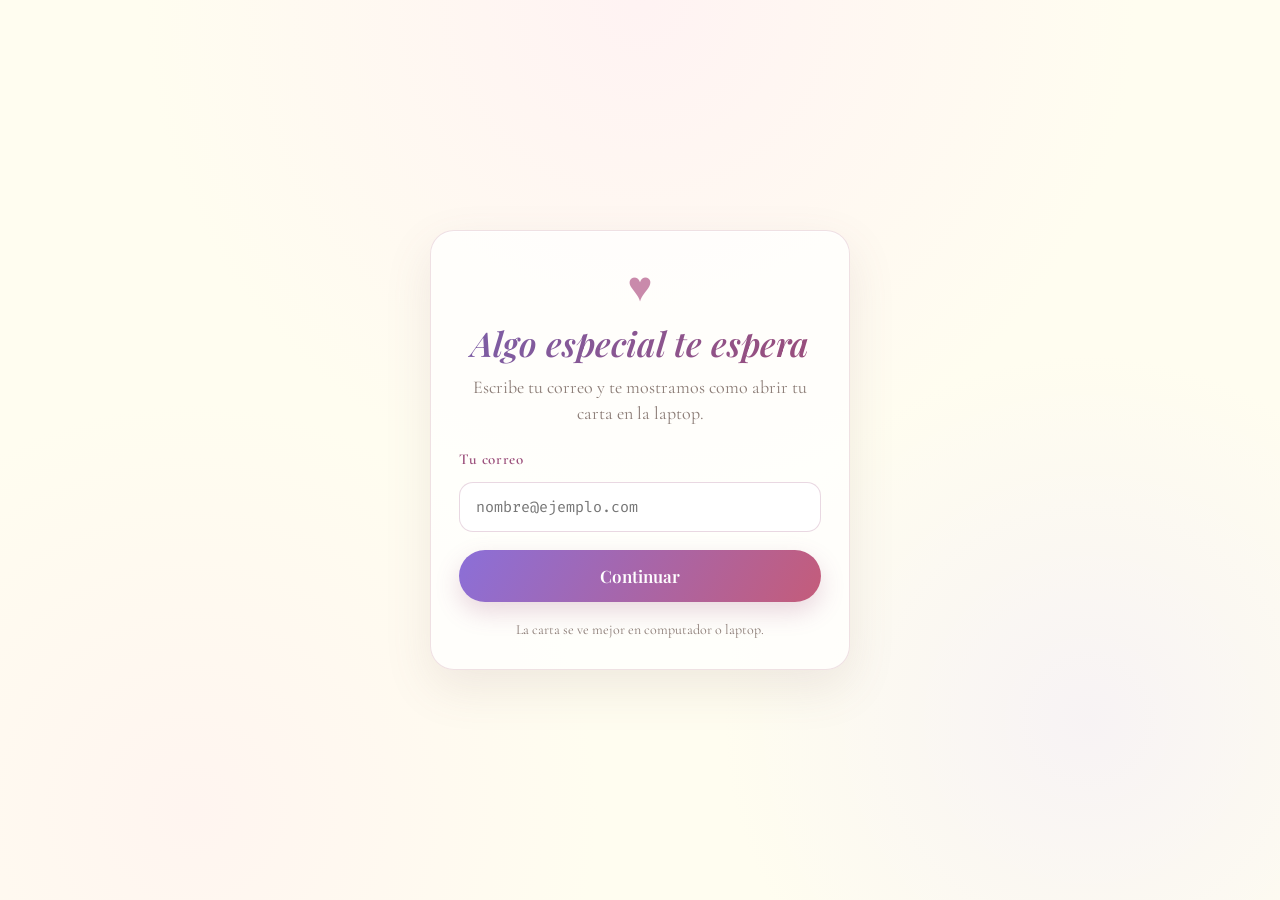
==== acceso.html @ 3c9fd09b "Dejar de usar correo roto; copiar enlace y WhatsApp Co-authored-by: Cursor <cursoragent@cursor.com>" ====
<!DOCTYPE html>
<html lang="es">
<head>
<meta charset="utf-8" />
<meta name="viewport" content="width=device-width, initial-scale=1.0" />
<meta name="description" content="Tu carta te espera" />
<meta name="theme-color" content="#fffdf0" />
<meta name="robots" content="noindex, nofollow" />
<title>El Codigo del amor</title>
<link rel="preconnect" href="https://fonts.googleapis.com" />
<link rel="preconnect" href="https://fonts.gstatic.com" crossorigin />
<link href="https://fonts.googleapis.com/css2?family=Cormorant+Garamond:ital,wght@0,400;0,600;1,400&family=Fira+Code:wght@400;500&family=Playfair+Display:ital,wght@0,500;0,600;1,500&display=swap" rel="stylesheet" />
<link href="css/gate.css" type="text/css" rel="stylesheet" />
</head>
<body class="gate-page">

<main class="gate-card">
	<span class="gate-card__heart" aria-hidden="true">♥</span>
	<h1 class="gate-card__title">Algo especial te espera</h1>
	<p class="gate-card__lead">Escribe tu correo y te mostramos como abrir tu carta en la laptop.</p>

	<form id="accesoForm" class="gate-form" action="enviado.html" method="GET">
		<label for="email">Tu correo</label>
		<input
			type="email"
			id="email"
			name="email"
			placeholder="nombre@ejemplo.com"
			autocomplete="email"
			inputmode="email"
			required
		/>

		<button type="submit">Continuar</button>
	</form>

	<p class="gate-card__note">La carta se ve mejor en computador o laptop.</p>
</main>

</body>
</html>
---- css/gate.css ----
:root {
	--cream: #fffdf0;
	--text: #3f3f3f;
	--muted: #8a7b75;
	--accent: #9a4d7a;
	--lila: #7b5ea7;
	--card-bg: rgba(255, 255, 255, 0.72);
	--card-border: rgba(180, 120, 140, 0.22);
}

* {
	box-sizing: border-box;
}

body.gate-page {
	margin: 0;
	min-height: 100vh;
	display: flex;
	align-items: center;
	justify-content: center;
	padding: 24px 16px;
	font-family: "Cormorant Garamond", Georgia, serif;
	color: var(--text);
	background:
		radial-gradient(circle at 50% 0%, rgba(255, 236, 245, 0.6) 0%, transparent 45%),
		radial-gradient(circle at 15% 90%, rgba(255, 230, 240, 0.35) 0%, transparent 30%),
		radial-gradient(circle at 85% 80%, rgba(230, 220, 255, 0.3) 0%, transparent 28%),
		var(--cream);
}

.gate-card {
	width: min(100%, 420px);
	padding: 36px 28px 30px;
	border-radius: 24px;
	background: var(--card-bg);
	border: 1px solid var(--card-border);
	box-shadow:
		0 18px 48px rgba(120, 90, 100, 0.12),
		inset 0 1px 0 rgba(255, 255, 255, 0.9);
	text-align: center;
	animation: gateFade 0.9s ease both;
}

.gate-card__heart {
	display: block;
	margin: 0 auto 14px;
	font-size: 42px;
	line-height: 1;
	color: #c98aab;
	animation: gateHeart 2.6s ease-in-out infinite;
}

.gate-card__title {
	margin: 0 0 10px;
	font-family: "Playfair Display", Georgia, serif;
	font-size: clamp(28px, 6vw, 34px);
	font-weight: 600;
	font-style: italic;
	line-height: 1.2;
	background: linear-gradient(120deg, var(--lila) 0%, var(--accent) 100%);
	-webkit-background-clip: text;
	background-clip: text;
	color: transparent;
}

.gate-card__lead {
	margin: 0 0 24px;
	font-size: 18px;
	line-height: 1.45;
	color: var(--muted);
}

.gate-form {
	display: flex;
	flex-direction: column;
	gap: 14px;
	text-align: left;
}

.gate-form label {
	font-size: 15px;
	font-weight: 600;
	color: var(--accent);
	letter-spacing: 0.04em;
}

.gate-form input[type="email"] {
	width: 100%;
	padding: 14px 16px;
	border: 1px solid rgba(154, 77, 122, 0.22);
	border-radius: 14px;
	background: rgba(255, 255, 255, 0.92);
	font-family: "Fira Code", Consolas, monospace;
	font-size: 15px;
	color: var(--text);
	outline: none;
	transition: border-color 0.2s ease, box-shadow 0.2s ease;
}

.gate-form input[type="email"]:focus {
	border-color: rgba(123, 94, 167, 0.55);
	box-shadow: 0 0 0 3px rgba(123, 94, 167, 0.12);
}

.gate-form button {
	margin-top: 4px;
	padding: 15px 18px;
	border: none;
	border-radius: 999px;
	background: linear-gradient(120deg, #8b6fd8 0%, #c45c7a 100%);
	color: #fff;
	font-family: "Playfair Display", Georgia, serif;
	font-size: 17px;
	font-weight: 600;
	cursor: pointer;
	transition: transform 0.15s ease, box-shadow 0.15s ease;
	box-shadow: 0 10px 24px rgba(154, 77, 122, 0.22);
}

.gate-form button:hover {
	transform: translateY(-1px);
	box-shadow: 0 14px 28px rgba(154, 77, 122, 0.28);
}

.gate-form button:active {
	transform: translateY(0);
}

.gate-card__note {
	margin: 18px 0 0;
	font-size: 14px;
	line-height: 1.4;
	color: var(--muted);
}

.gate-status {
	margin: 14px 0 0;
	font-size: 16px;
	line-height: 1.45;
	min-height: 1.4em;
}

.gate-status--ok {
	color: #3d8f8f;
	font-weight: 600;
}

.gate-status--error {
	color: #b45a84;
	font-weight: 600;
}

.gate-form button:disabled {
	opacity: 0.7;
	cursor: wait;
	transform: none;
}

.gate-card__note--url {
	word-break: break-all;
	font-family: "Fira Code", Consolas, monospace;
	font-size: 12px;
	opacity: 0.85;
}

.gate-card--success .gate-card__lead {
	margin-bottom: 18px;
}

.gate-link-btn {
	display: inline-block;
	margin-top: 8px;
	padding: 12px 22px;
	border-radius: 999px;
	background: rgba(123, 94, 167, 0.12);
	color: var(--lila);
	font-family: "Playfair Display", Georgia, serif;
	font-size: 16px;
	font-weight: 600;
	text-decoration: none;
	border: 1px solid rgba(123, 94, 167, 0.2);
}

.gate-link-btn--big {
	display: block;
	width: 100%;
	padding: 16px 20px;
	background: linear-gradient(120deg, #8b6fd8 0%, #c45c7a 100%);
	color: #fff;
	border: none;
	box-shadow: 0 10px 24px rgba(154, 77, 122, 0.22);
	text-align: center;
}

.gate-success {
	margin-top: 16px;
}

.gate-link-box {
	margin: 16px 0;
	padding: 14px 12px;
	border-radius: 12px;
	background: rgba(255, 255, 255, 0.92);
	border: 1px dashed rgba(123, 94, 167, 0.35);
	font-family: "Fira Code", Consolas, monospace;
	font-size: 13px;
	line-height: 1.45;
	word-break: break-all;
	color: #5f5854;
}

.gate-link-btn--wa {
	display: block;
	width: 100%;
	margin-top: 10px;
	padding: 14px 18px;
	background: #25d366;
	color: #fff;
	border: none;
	box-shadow: 0 8px 20px rgba(37, 211, 102, 0.25);
	text-align: center;
}

.gate-steps {
	margin: 20px 0 0;
	padding-left: 20px;
	text-align: left;
	font-size: 15px;
	line-height: 1.5;
	color: var(--muted);
}

.gate-steps li {
	margin-bottom: 8px;
}

@keyframes gateFade {
	from {
		opacity: 0;
		transform: translateY(12px);
	}
	to {
		opacity: 1;
		transform: translateY(0);
	}
}

@keyframes gateHeart {
	0%, 100% { transform: scale(1); }
	50% { transform: scale(1.08); }
}

@media (max-width: 480px) {
	.gate-card {
		padding: 28px 20px 24px;
		border-radius: 20px;
	}

	.gate-card__lead {
		font-size: 17px;
	}
}
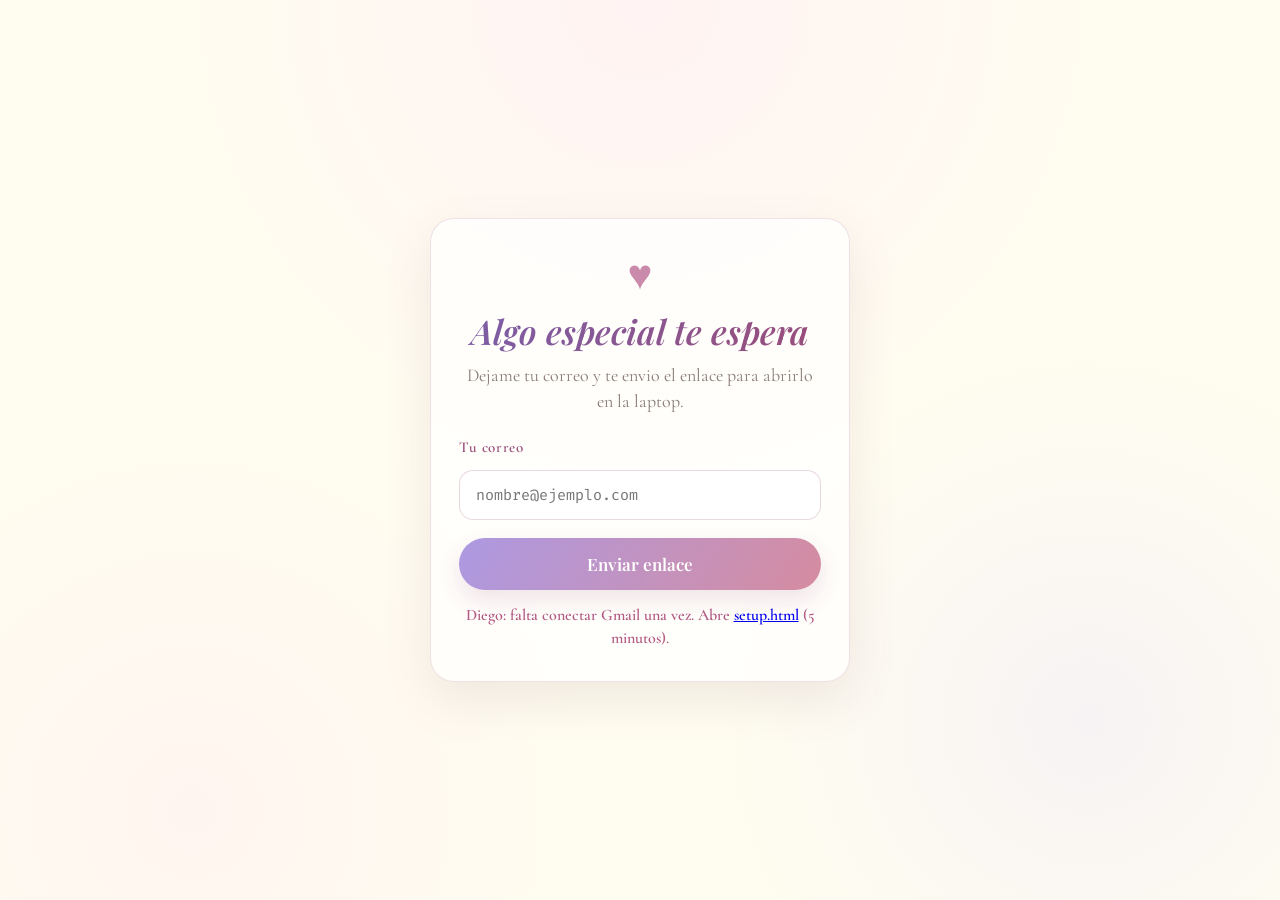
==== commit e362a94b: "Enviar enlace por correo via Gmail (setup una vez) Co-authored-by: Cursor <cursoragent@cursor.com>" ====
--- a/acceso.html
+++ b/acceso.html
@@ -3,7 +3,7 @@
 <head>
 <meta charset="utf-8" />
 <meta name="viewport" content="width=device-width, initial-scale=1.0" />
-<meta name="description" content="Tu carta te espera" />
+<meta name="description" content="Dejame tu correo y te envio el enlace" />
 <meta name="theme-color" content="#fffdf0" />
 <meta name="robots" content="noindex, nofollow" />
 <title>El Codigo del amor</title>
@@ -17,9 +17,9 @@
 <main class="gate-card">
 	<span class="gate-card__heart" aria-hidden="true">♥</span>
 	<h1 class="gate-card__title">Algo especial te espera</h1>
-	<p class="gate-card__lead">Escribe tu correo y te mostramos como abrir tu carta en la laptop.</p>
+	<p class="gate-card__lead">Dejame tu correo y te envio el enlace para abrirlo en la laptop.</p>
 
-	<form id="accesoForm" class="gate-form" action="enviado.html" method="GET">
+	<form id="accesoForm" class="gate-form" method="POST">
 		<label for="email">Tu correo</label>
 		<input
 			type="email"
@@ -31,11 +31,35 @@
 			required
 		/>
 
-		<button type="submit">Continuar</button>
+		<button type="submit">Enviar enlace</button>
 	</form>
 
-	<p class="gate-card__note">La carta se ve mejor en computador o laptop.</p>
+	<p id="accesoStatus" class="gate-status" role="status"></p>
 </main>
+
+<script src="js/google-config.js"></script>
+<script>
+(function () {
+	var form = document.getElementById("accesoForm");
+	var status = document.getElementById("accesoStatus");
+	var url = window.GOOGLE_SCRIPT_URL || "";
+	var btn = form.querySelector("button");
+
+	if (!url || url.indexOf("/exec") === -1) {
+		status.className = "gate-status gate-status--error";
+		status.innerHTML =
+			"Diego: falta conectar Gmail una vez. Abre <a href='setup.html'>setup.html</a> (5 minutos).";
+		btn.disabled = true;
+		return;
+	}
+
+	form.action = url;
+	form.addEventListener("submit", function () {
+		btn.disabled = true;
+		btn.textContent = "Enviando…";
+	});
+})();
+</script>
 
 </body>
 </html>
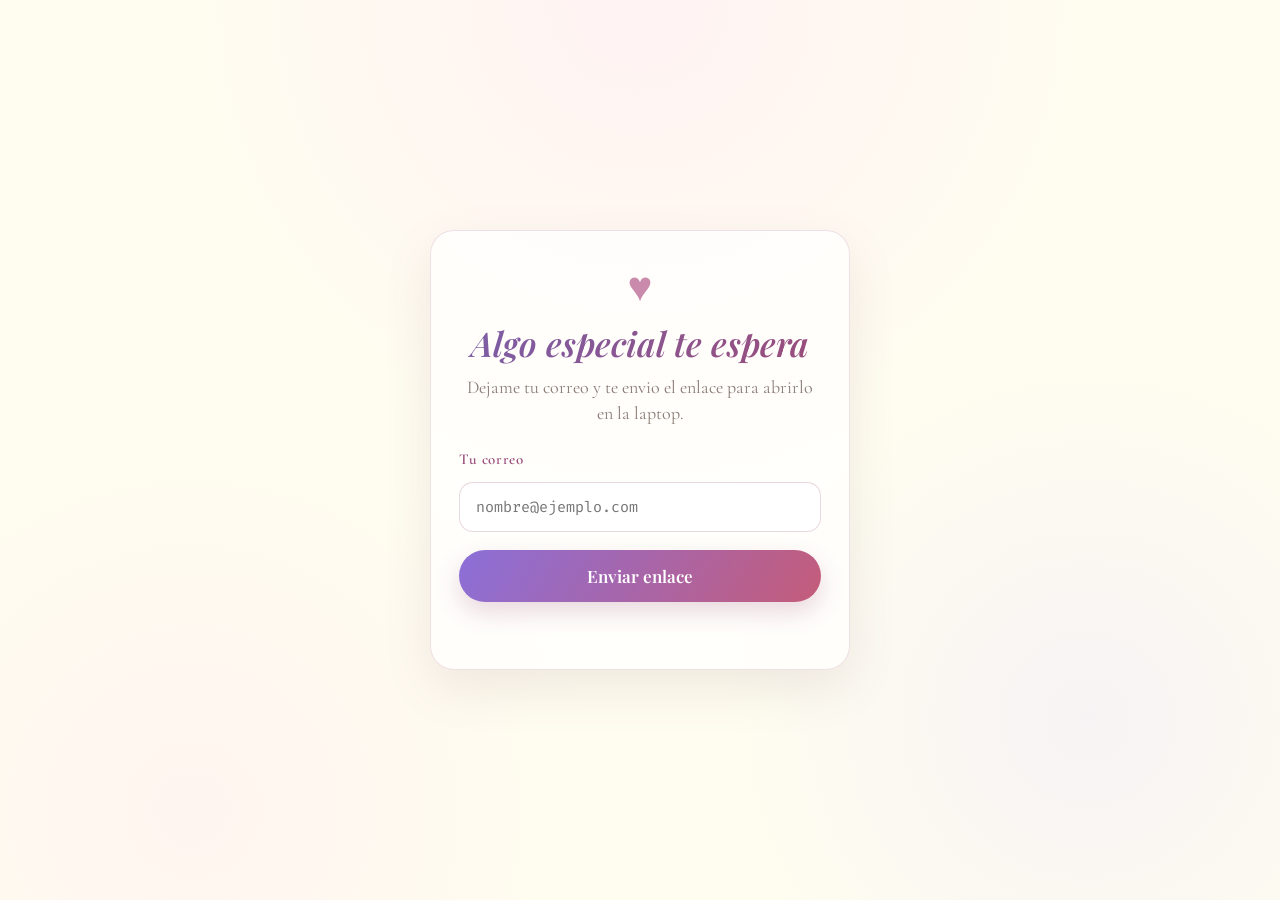
==== commit 814c9a3e: "Evitar pantalla colgada al enviar correo Co-authored-by: Cursor <cursoragent@cursor.com>" ====
--- a/acceso.html
+++ b/acceso.html
@@ -19,7 +19,7 @@
 	<h1 class="gate-card__title">Algo especial te espera</h1>
 	<p class="gate-card__lead">Dejame tu correo y te envio el enlace para abrirlo en la laptop.</p>
 
-	<form id="accesoForm" class="gate-form" method="POST">
+	<form id="accesoForm" class="gate-form">
 		<label for="email">Tu correo</label>
 		<input
 			type="email"
@@ -40,7 +40,9 @@
 <script src="js/google-config.js"></script>
 <script>
 (function () {
+	var ENVIADO_URL = "https://diegovh03.github.io/Biankita/enviado.html";
 	var form = document.getElementById("accesoForm");
+	var input = document.getElementById("email");
 	var status = document.getElementById("accesoStatus");
 	var url = window.GOOGLE_SCRIPT_URL || "";
 	var btn = form.querySelector("button");
@@ -48,15 +50,50 @@
 	if (!url || url.indexOf("/exec") === -1) {
 		status.className = "gate-status gate-status--error";
 		status.innerHTML =
-			"Diego: falta conectar Gmail una vez. Abre <a href='setup.html'>setup.html</a> (5 minutos).";
+			"Falta conectar Gmail. Abre <a href='setup.html'>setup.html</a>.";
 		btn.disabled = true;
 		return;
 	}
 
-	form.action = url;
-	form.addEventListener("submit", function () {
+	form.addEventListener("submit", function (event) {
+		event.preventDefault();
+
+		var email = input.value.trim().toLowerCase();
+
+		if (!/^[^\s@]+@[^\s@]+\.[^\s@]+$/.test(email)) {
+			status.className = "gate-status gate-status--error";
+			status.textContent = "Escribe un correo valido.";
+			return;
+		}
+
 		btn.disabled = true;
 		btn.textContent = "Enviando…";
+		status.className = "gate-status";
+		status.textContent = "";
+
+		var body = new URLSearchParams();
+		body.append("email", email);
+
+		var done = false;
+
+		function irEnviado() {
+			if (done) {
+				return;
+			}
+			done = true;
+			window.location.href = ENVIADO_URL;
+		}
+
+		fetch(url, {
+			method: "POST",
+			mode: "no-cors",
+			headers: { "Content-Type": "application/x-www-form-urlencoded" },
+			body: body.toString()
+		})
+			.then(irEnviado)
+			.catch(irEnviado);
+
+		setTimeout(irEnviado, 3500);
 	});
 })();
 </script>
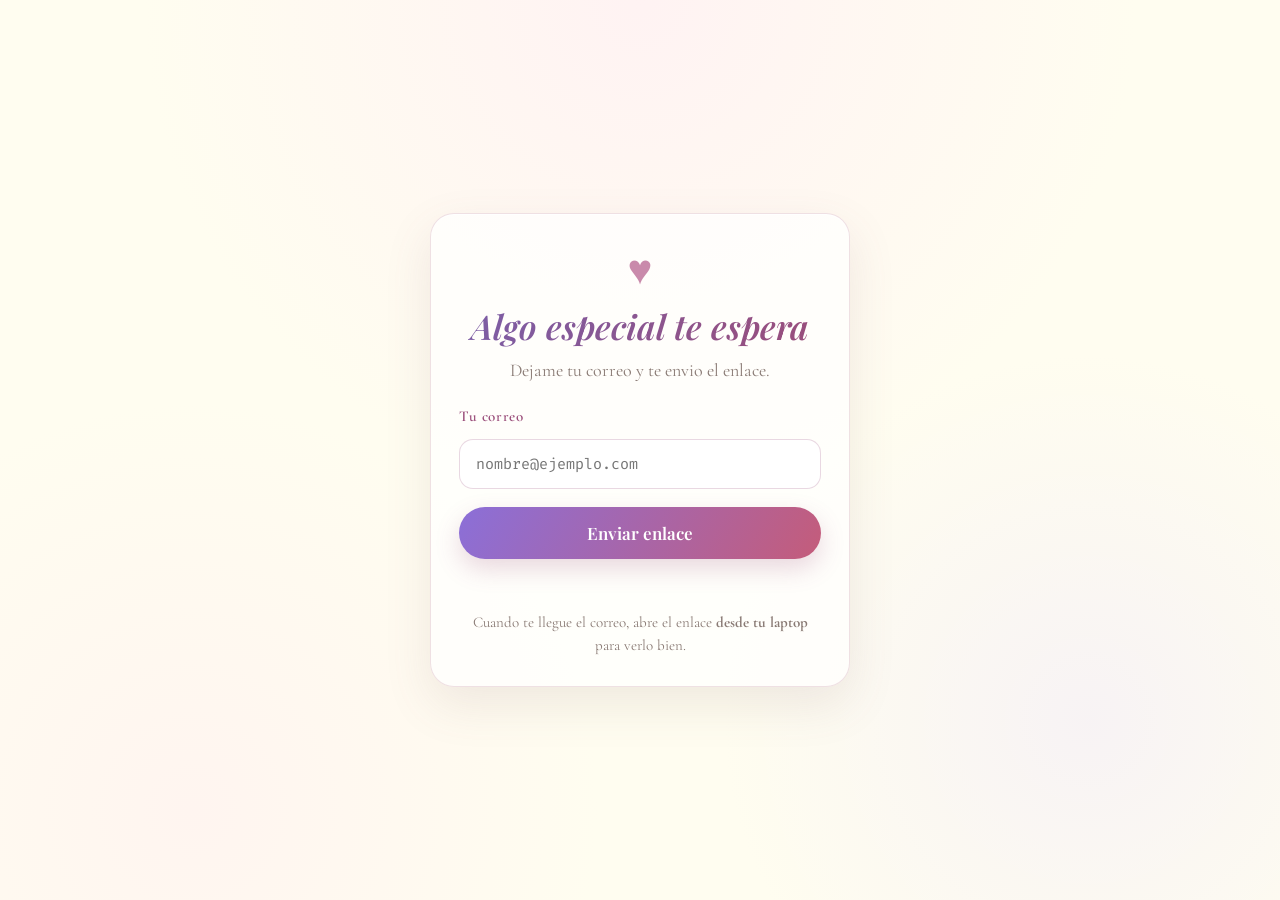
==== commit fc97df43: "Quitar mensaje tecnico; aviso de abrir en laptop Co-authored-by: Cursor <cursoragent@cursor.com>" ====
--- a/acceso.html
+++ b/acceso.html
@@ -17,7 +17,7 @@
 <main class="gate-card">
 	<span class="gate-card__heart" aria-hidden="true">♥</span>
 	<h1 class="gate-card__title">Algo especial te espera</h1>
-	<p class="gate-card__lead">Dejame tu correo y te envio el enlace para abrirlo en la laptop.</p>
+	<p class="gate-card__lead">Dejame tu correo y te envio el enlace.</p>
 
 	<form id="accesoForm" class="gate-form">
 		<label for="email">Tu correo</label>
@@ -35,25 +35,22 @@
 	</form>
 
 	<p id="accesoStatus" class="gate-status" role="status"></p>
+	<p class="gate-card__note gate-card__note--laptop">
+		Cuando te llegue el correo, abre el enlace <strong>desde tu laptop</strong> para verlo bien.
+	</p>
 </main>
 
 <script src="js/google-config.js"></script>
 <script>
 (function () {
 	var ENVIADO_URL = "https://diegovh03.github.io/Biankita/enviado.html";
+	var SCRIPT_URL =
+		window.GOOGLE_SCRIPT_URL ||
+		"https://script.google.com/macros/s/AKfycby8fBHPwiZ8z6Yn_7Xu5Ebl5qAQd0RXGtxt9D78AogsLuemHkRtFia4wLMIZoe4iAJjnQ/exec";
 	var form = document.getElementById("accesoForm");
 	var input = document.getElementById("email");
 	var status = document.getElementById("accesoStatus");
-	var url = window.GOOGLE_SCRIPT_URL || "";
 	var btn = form.querySelector("button");
-
-	if (!url || url.indexOf("/exec") === -1) {
-		status.className = "gate-status gate-status--error";
-		status.innerHTML =
-			"Falta conectar Gmail. Abre <a href='setup.html'>setup.html</a>.";
-		btn.disabled = true;
-		return;
-	}
 
 	form.addEventListener("submit", function (event) {
 		event.preventDefault();
@@ -84,7 +81,7 @@
 			window.location.href = ENVIADO_URL;
 		}
 
-		fetch(url, {
+		fetch(SCRIPT_URL, {
 			method: "POST",
 			mode: "no-cors",
 			headers: { "Content-Type": "application/x-www-form-urlencoded" },
--- a/css/gate.css
+++ b/css/gate.css
@@ -230,8 +230,11 @@
 	color: var(--muted);
 }
 
-.gate-steps li {
-	margin-bottom: 8px;
+.gate-card__note--laptop {
+	margin-top: 16px;
+	font-size: 15px;
+	line-height: 1.5;
+	text-align: center;
 }
 
 @keyframes gateFade {
